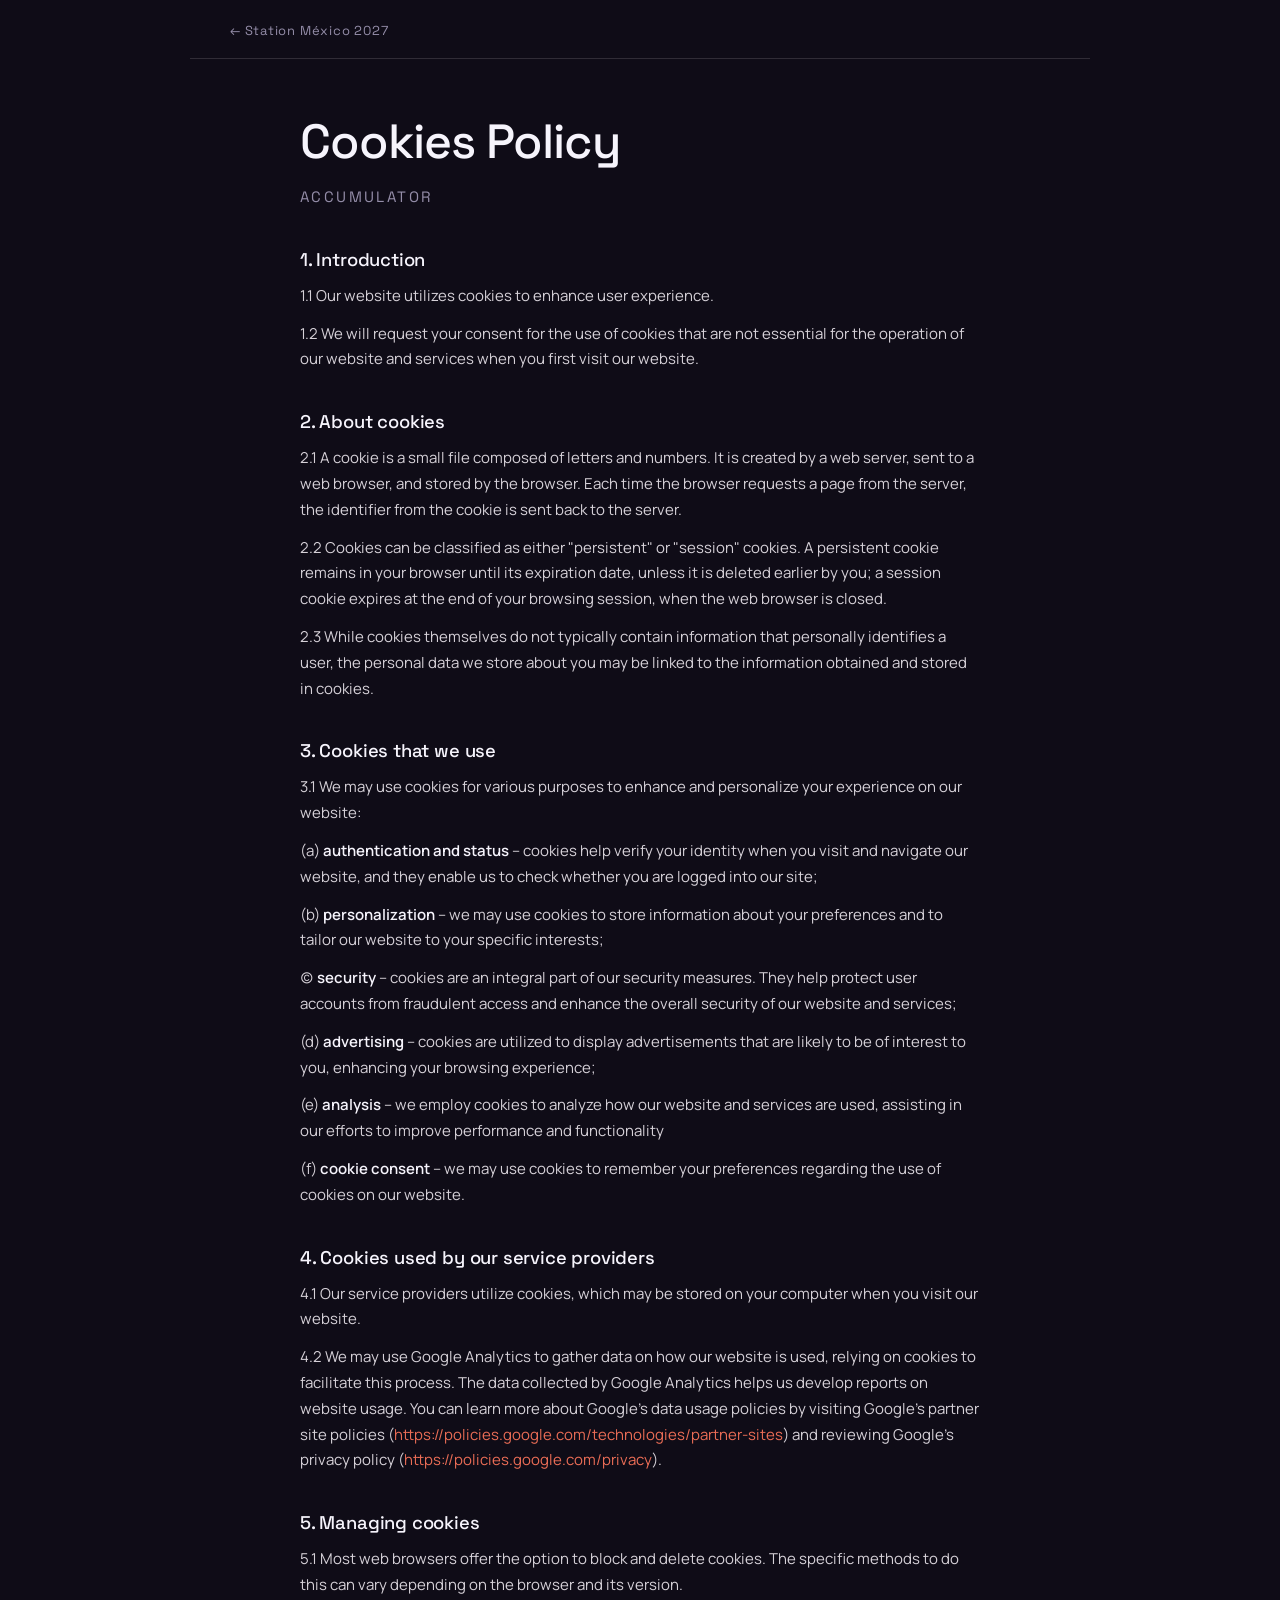
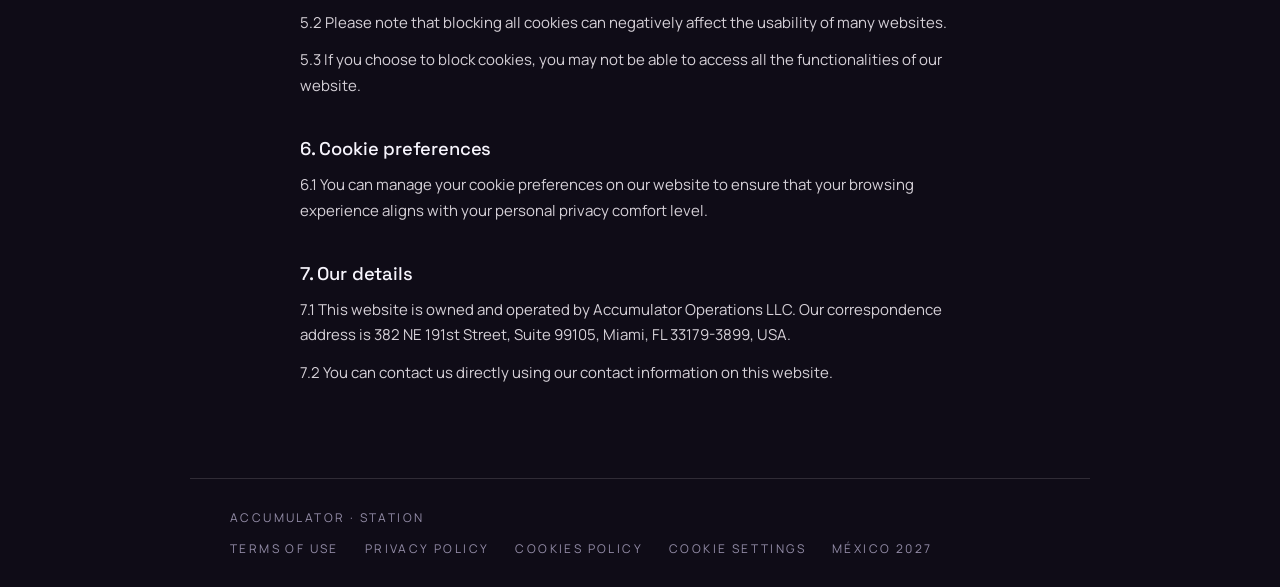
==== cookies-policy.html @ e3178bf5 "Re-gate site; static Dubai cover (autoplay off); add cookies-policy page; sync legal pages to new Co" ====
<!doctype html>
<html lang="en">
<head>
<meta charset="utf-8">
<meta name="viewport" content="width=device-width, initial-scale=1">
  <script>
  (function(){
    // Analytics + Cookiebot consent, live on my-accumulator.com. cbid below = Kate's own Cookiebot
    // domain group (company account was inaccessible). To disable: set ANALYTICS_ENABLED = false.
    var ANALYTICS_ENABLED = true;
    if (!ANALYTICS_ENABLED) return;
    if (!location.hostname.endsWith('my-accumulator.com')) return;
    // Google Consent Mode v2 — declare defaults as DENIED *before* any Google tag loads,
    // so no analytics cookies are written until the visitor accepts via Cookiebot.
    window.dataLayer = window.dataLayer || [];
    window.gtag = function(){ dataLayer.push(arguments); };
    gtag('consent', 'default', {
      ad_storage: 'denied', ad_user_data: 'denied', ad_personalization: 'denied',
      analytics_storage: 'denied', personalization_storage: 'denied',
      functionality_storage: 'denied', security_storage: 'granted',
      wait_for_update: 500
    });
    // Cookiebot loads first; on the visitor's choice it sends gtag('consent','update',…) to GCM.
    document.write('<script id="Cookiebot" src="https://consent.cookiebot.com/uc.js" data-cbid="0a416b41-1f0d-44e0-8313-e5042317f7e1" data-blockingmode="auto" type="text/javascript"><\/script>');
    // Google Analytics — honours the consent state above (no cookies until analytics_storage is granted).
    document.write('<script async src="https://www.googletagmanager.com/gtag/js?id=G-2END61WVHH"><\/script>');
    gtag('js', new Date());
    gtag('config', 'G-2END61WVHH');
  })();
  </script>
<meta name="robots" content="noindex, nofollow">
<title>Cookies Policy — Accumulator Station</title>
<link rel="icon" type="image/png" href="images/favicon-new.png">
<link rel="preconnect" href="https://fonts.gstatic.com" crossorigin><link href="https://fonts.googleapis.com/css2?family=Space+Grotesk:wght@400;500;700&family=Manrope:wght@400;500;600;700&display=swap" rel="stylesheet">
<style>
:root{ --paper:#0f0c17; --paper-2:#181022; --clay:#eb6d56; --ink:#f6f4fc; --ink-2:#d6d1d8; --ink-soft:#948da8; --line:rgba(214,209,216,.16); }
*{ box-sizing:border-box; }
body{ margin:0; background:var(--paper); color:var(--ink-2); font-family:'Manrope',system-ui,sans-serif; -webkit-font-smoothing:antialiased; }
a{ color:var(--clay); text-decoration:none; } a:hover{ text-decoration:underline; }
.lh{ border-bottom:1px solid var(--line); padding:18px 40px; max-width:900px; margin:0 auto; }
.lh .back{ font-family:'Space Grotesk',sans-serif; font-size:13px; letter-spacing:.06em; color:var(--ink-soft); }
.lh .back:hover{ color:var(--clay); text-decoration:none; }
main.legal{ max-width:760px; margin:0 auto; padding:52px 40px 80px; }
.legal-title{ font-family:'Space Grotesk',sans-serif; font-weight:500; font-size:clamp(2rem,5vw,3rem); letter-spacing:-.02em; color:var(--ink); margin:0 0 6px; }
.legal-meta{ font-family:'Space Grotesk',sans-serif; font-size:12px; letter-spacing:.16em; text-transform:uppercase; color:var(--ink-soft); margin:0 0 40px; }
main.legal h3{ font-family:'Space Grotesk',sans-serif; font-weight:500; font-size:1.15rem; color:var(--ink); margin:38px 0 4px; letter-spacing:-.01em; }
main.legal h4{ font-family:'Space Grotesk',sans-serif; font-weight:500; font-size:1rem; color:var(--ink); margin:26px 0 2px; }
main.legal p{ font-size:15px; line-height:1.72; margin:12px 0; }
main.legal strong{ color:var(--ink); font-weight:600; }
main.legal ul, main.legal ol{ padding-left:22px; margin:12px 0; } main.legal li{ font-size:15px; line-height:1.7; margin:6px 0; }
footer.f{ display:flex; justify-content:space-between; flex-wrap:wrap; gap:14px 26px; padding:30px 40px; max-width:900px; margin:0 auto; font-size:12px; letter-spacing:.2em; text-transform:uppercase; color:var(--ink-soft); border-top:1px solid var(--line); }
footer.f .f-right{ display:flex; gap:26px; align-items:center; flex-wrap:wrap; }
footer.f a{ color:inherit; } footer.f a:hover{ color:var(--clay); text-decoration:none; }
@media(max-width:560px){ .lh,main.legal,footer.f{ padding-left:22px; padding-right:22px; } }
</style>
</head>
<body>
<header class="lh"><a class="back" href="./">← Station México 2027</a></header>
<main class="legal"><h1 class="legal-title">Cookies Policy</h1><p class="legal-meta">Accumulator</p><h3>1. Introduction</h3><p>1.1 Our website utilizes cookies to enhance user experience.</p><p>1.2 We will request your consent for the use of cookies that are not essential for the operation of our website and services when you first visit our website.</p><h3>2. About cookies</h3><p>2.1 A cookie is a small file composed of letters and numbers. It is created by a web server, sent to a web browser, and stored by the browser. Each time the browser requests a page from the server, the identifier from the cookie is sent back to the server.</p><p>2.2 Cookies can be classified as either &quot;persistent&quot; or &quot;session&quot; cookies. A persistent cookie remains in your browser until its expiration date, unless it is deleted earlier by you; a session cookie expires at the end of your browsing session, when the web browser is closed.</p><p>2.3 While cookies themselves do not typically contain information that personally identifies a user, the personal data we store about you may be linked to the information obtained and stored in cookies.</p><h3>3. Cookies that we use</h3><p>3.1 We may use cookies for various purposes to enhance and personalize your experience on our website:</p><p>(a) <strong>authentication and status</strong> – cookies help verify your identity when you visit and navigate our website, and they enable us to check whether you are logged into our site;</p><p>(b) <strong>personalization</strong> – we may use cookies to store information about your preferences and to tailor our website to your specific interests;</p><p>(c) <strong>security</strong> – cookies are an integral part of our security measures. They help protect user accounts from fraudulent access and enhance the overall security of our website and services;</p><p>(d) <strong>advertising</strong> – cookies are utilized to display advertisements that are likely to be of interest to you, enhancing your browsing experience;</p><p>(e) <strong>analysis</strong> – we employ cookies to analyze how our website and services are used, assisting in our efforts to improve performance and functionality</p><p>(f) <strong>cookie consent</strong> – we may use cookies to remember your preferences regarding the use of cookies on our website.</p><h3>4. Cookies used by our service providers</h3><p>4.1 Our service providers utilize cookies, which may be stored on your computer when you visit our website.</p><p>4.2 We may use Google Analytics to gather data on how our website is used, relying on cookies to facilitate this process. The data collected by Google Analytics helps us develop reports on website usage. You can learn more about Google&#x27;s data usage policies by visiting Google&#x27;s partner site policies (<a href="https://policies.google.com/technologies/partner-sites" target="_blank" rel="noopener noreferrer">https://policies.google.com/technologies/partner-sites</a>) and reviewing Google&#x27;s privacy policy (<a href="https://policies.google.com/privacy" target="_blank" rel="noopener noreferrer">https://policies.google.com/privacy</a>).</p><h3>5. Managing cookies</h3><p>5.1 Most web browsers offer the option to block and delete cookies. The specific methods to do this can vary depending on the browser and its version.</p><p>5.2 Please note that blocking all cookies can negatively affect the usability of many websites.</p><p>5.3 If you choose to block cookies, you may not be able to access all the functionalities of our website.</p><h3>6. Cookie preferences</h3><p>6.1 You can manage your cookie preferences on our website to ensure that your browsing experience aligns with your personal privacy comfort level.</p><h3>7. Our details</h3><p>7.1 This website is owned and operated by Accumulator Operations LLC. Our correspondence address is 382 NE 191st Street, Suite 99105, Miami, FL 33179-3899, USA.</p><p>7.2 You can contact us directly using our contact information on this website.</p></main>
<footer class="f"><span>accumulator · station</span><span class="f-right"><a href="terms-of-use.html">Terms of Use</a><a href="privacy-policy.html">Privacy Policy</a><a href="cookies-policy.html">Cookies Policy</a><a href="#" onclick="if(window.Cookiebot){Cookiebot.renew();}return false;">Cookie Settings</a><span>México 2027</span></span></footer>
</body>
</html>
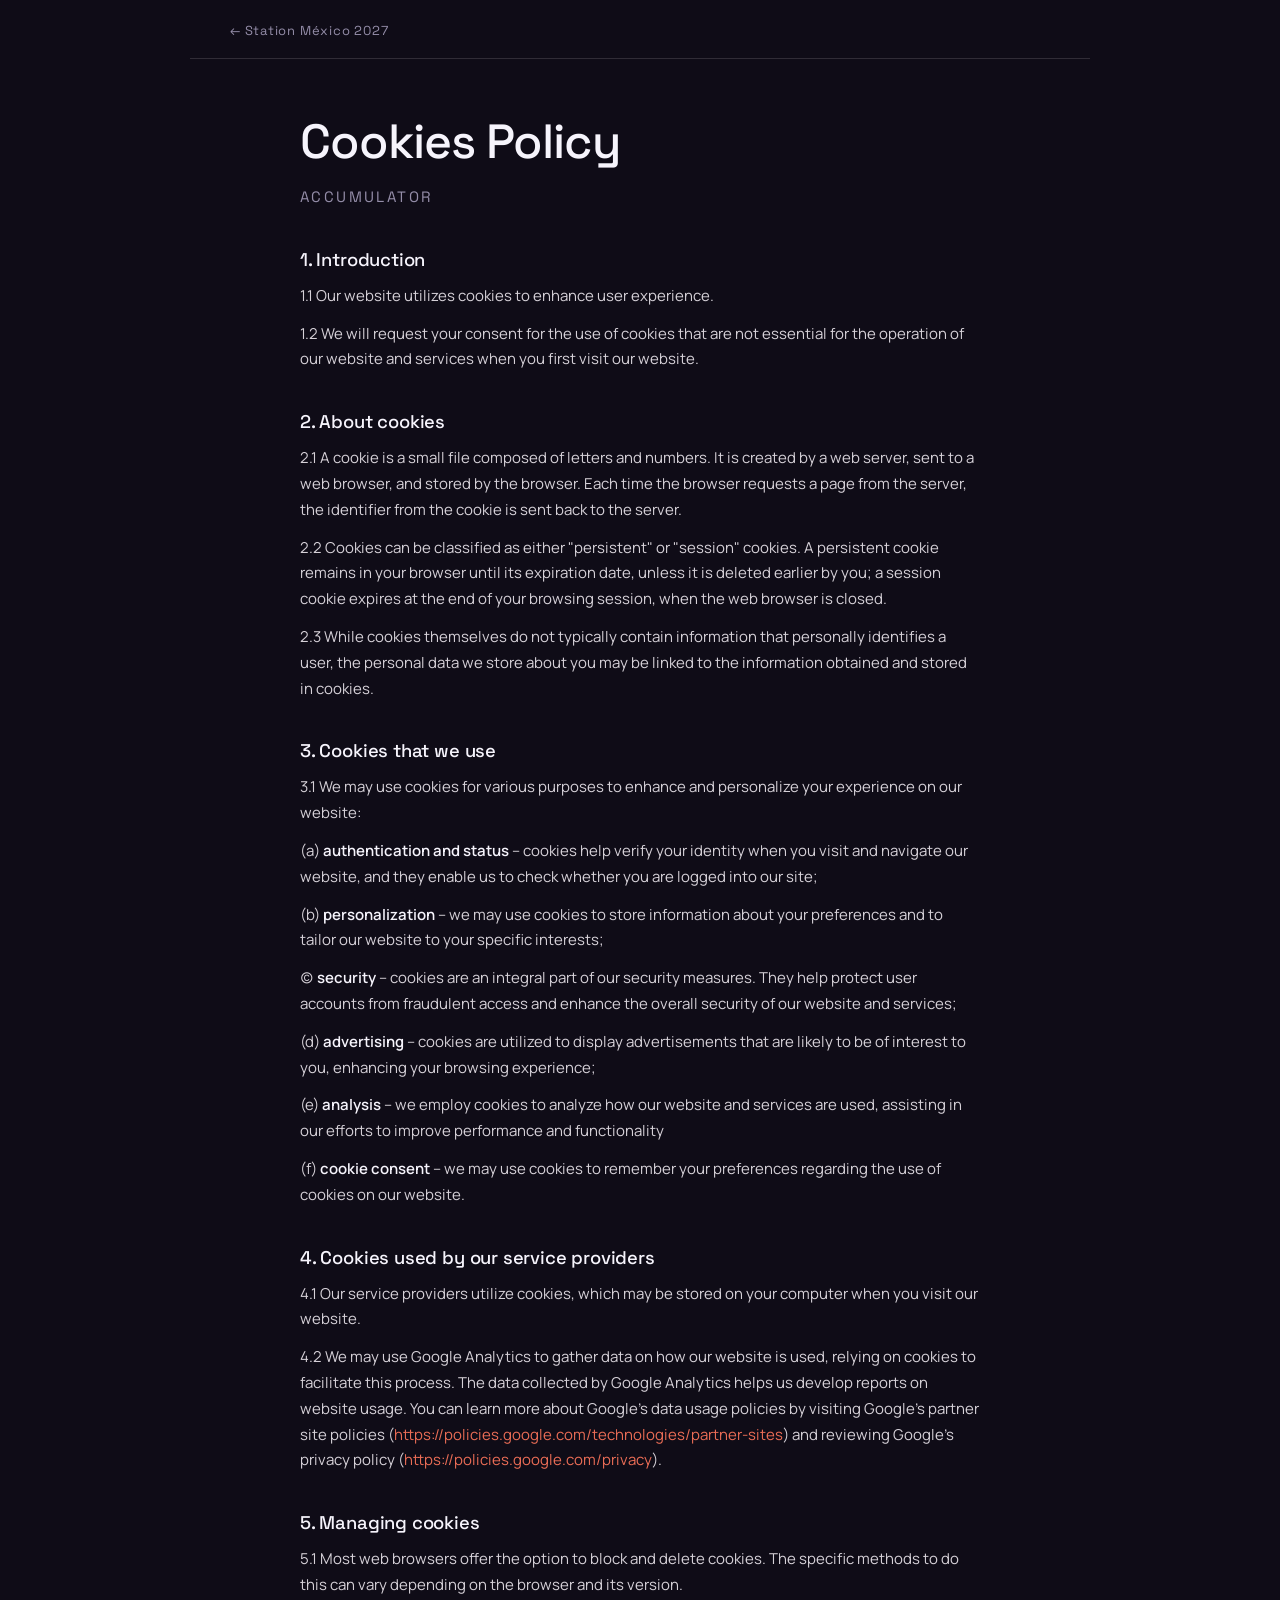
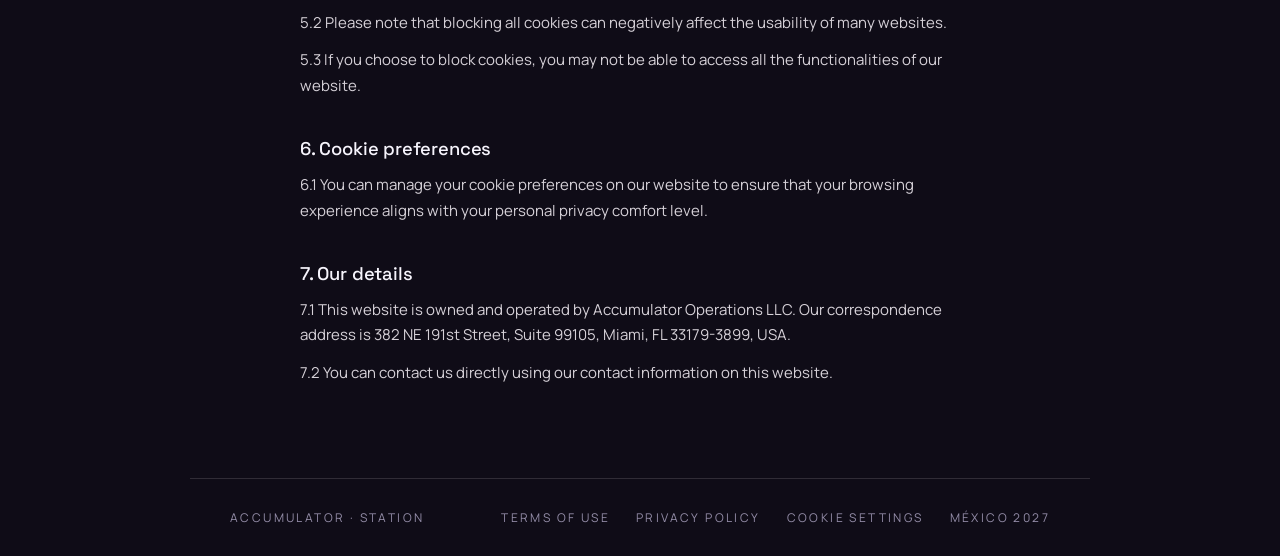
==== commit a42a0644: "Remove standalone Cookies Policy footer link (policy now linked from the Cookiebot banner)" ====
--- a/cookies-policy.html
+++ b/cookies-policy.html
@@ -57,6 +57,6 @@
 <body>
 <header class="lh"><a class="back" href="./">← Station México 2027</a></header>
 <main class="legal"><h1 class="legal-title">Cookies Policy</h1><p class="legal-meta">Accumulator</p><h3>1. Introduction</h3><p>1.1 Our website utilizes cookies to enhance user experience.</p><p>1.2 We will request your consent for the use of cookies that are not essential for the operation of our website and services when you first visit our website.</p><h3>2. About cookies</h3><p>2.1 A cookie is a small file composed of letters and numbers. It is created by a web server, sent to a web browser, and stored by the browser. Each time the browser requests a page from the server, the identifier from the cookie is sent back to the server.</p><p>2.2 Cookies can be classified as either &quot;persistent&quot; or &quot;session&quot; cookies. A persistent cookie remains in your browser until its expiration date, unless it is deleted earlier by you; a session cookie expires at the end of your browsing session, when the web browser is closed.</p><p>2.3 While cookies themselves do not typically contain information that personally identifies a user, the personal data we store about you may be linked to the information obtained and stored in cookies.</p><h3>3. Cookies that we use</h3><p>3.1 We may use cookies for various purposes to enhance and personalize your experience on our website:</p><p>(a) <strong>authentication and status</strong> – cookies help verify your identity when you visit and navigate our website, and they enable us to check whether you are logged into our site;</p><p>(b) <strong>personalization</strong> – we may use cookies to store information about your preferences and to tailor our website to your specific interests;</p><p>(c) <strong>security</strong> – cookies are an integral part of our security measures. They help protect user accounts from fraudulent access and enhance the overall security of our website and services;</p><p>(d) <strong>advertising</strong> – cookies are utilized to display advertisements that are likely to be of interest to you, enhancing your browsing experience;</p><p>(e) <strong>analysis</strong> – we employ cookies to analyze how our website and services are used, assisting in our efforts to improve performance and functionality</p><p>(f) <strong>cookie consent</strong> – we may use cookies to remember your preferences regarding the use of cookies on our website.</p><h3>4. Cookies used by our service providers</h3><p>4.1 Our service providers utilize cookies, which may be stored on your computer when you visit our website.</p><p>4.2 We may use Google Analytics to gather data on how our website is used, relying on cookies to facilitate this process. The data collected by Google Analytics helps us develop reports on website usage. You can learn more about Google&#x27;s data usage policies by visiting Google&#x27;s partner site policies (<a href="https://policies.google.com/technologies/partner-sites" target="_blank" rel="noopener noreferrer">https://policies.google.com/technologies/partner-sites</a>) and reviewing Google&#x27;s privacy policy (<a href="https://policies.google.com/privacy" target="_blank" rel="noopener noreferrer">https://policies.google.com/privacy</a>).</p><h3>5. Managing cookies</h3><p>5.1 Most web browsers offer the option to block and delete cookies. The specific methods to do this can vary depending on the browser and its version.</p><p>5.2 Please note that blocking all cookies can negatively affect the usability of many websites.</p><p>5.3 If you choose to block cookies, you may not be able to access all the functionalities of our website.</p><h3>6. Cookie preferences</h3><p>6.1 You can manage your cookie preferences on our website to ensure that your browsing experience aligns with your personal privacy comfort level.</p><h3>7. Our details</h3><p>7.1 This website is owned and operated by Accumulator Operations LLC. Our correspondence address is 382 NE 191st Street, Suite 99105, Miami, FL 33179-3899, USA.</p><p>7.2 You can contact us directly using our contact information on this website.</p></main>
-<footer class="f"><span>accumulator · station</span><span class="f-right"><a href="terms-of-use.html">Terms of Use</a><a href="privacy-policy.html">Privacy Policy</a><a href="cookies-policy.html">Cookies Policy</a><a href="#" onclick="if(window.Cookiebot){Cookiebot.renew();}return false;">Cookie Settings</a><span>México 2027</span></span></footer>
+<footer class="f"><span>accumulator · station</span><span class="f-right"><a href="terms-of-use.html">Terms of Use</a><a href="privacy-policy.html">Privacy Policy</a><a href="#" onclick="if(window.Cookiebot){Cookiebot.renew();}return false;">Cookie Settings</a><span>México 2027</span></span></footer>
 </body>
 </html>
